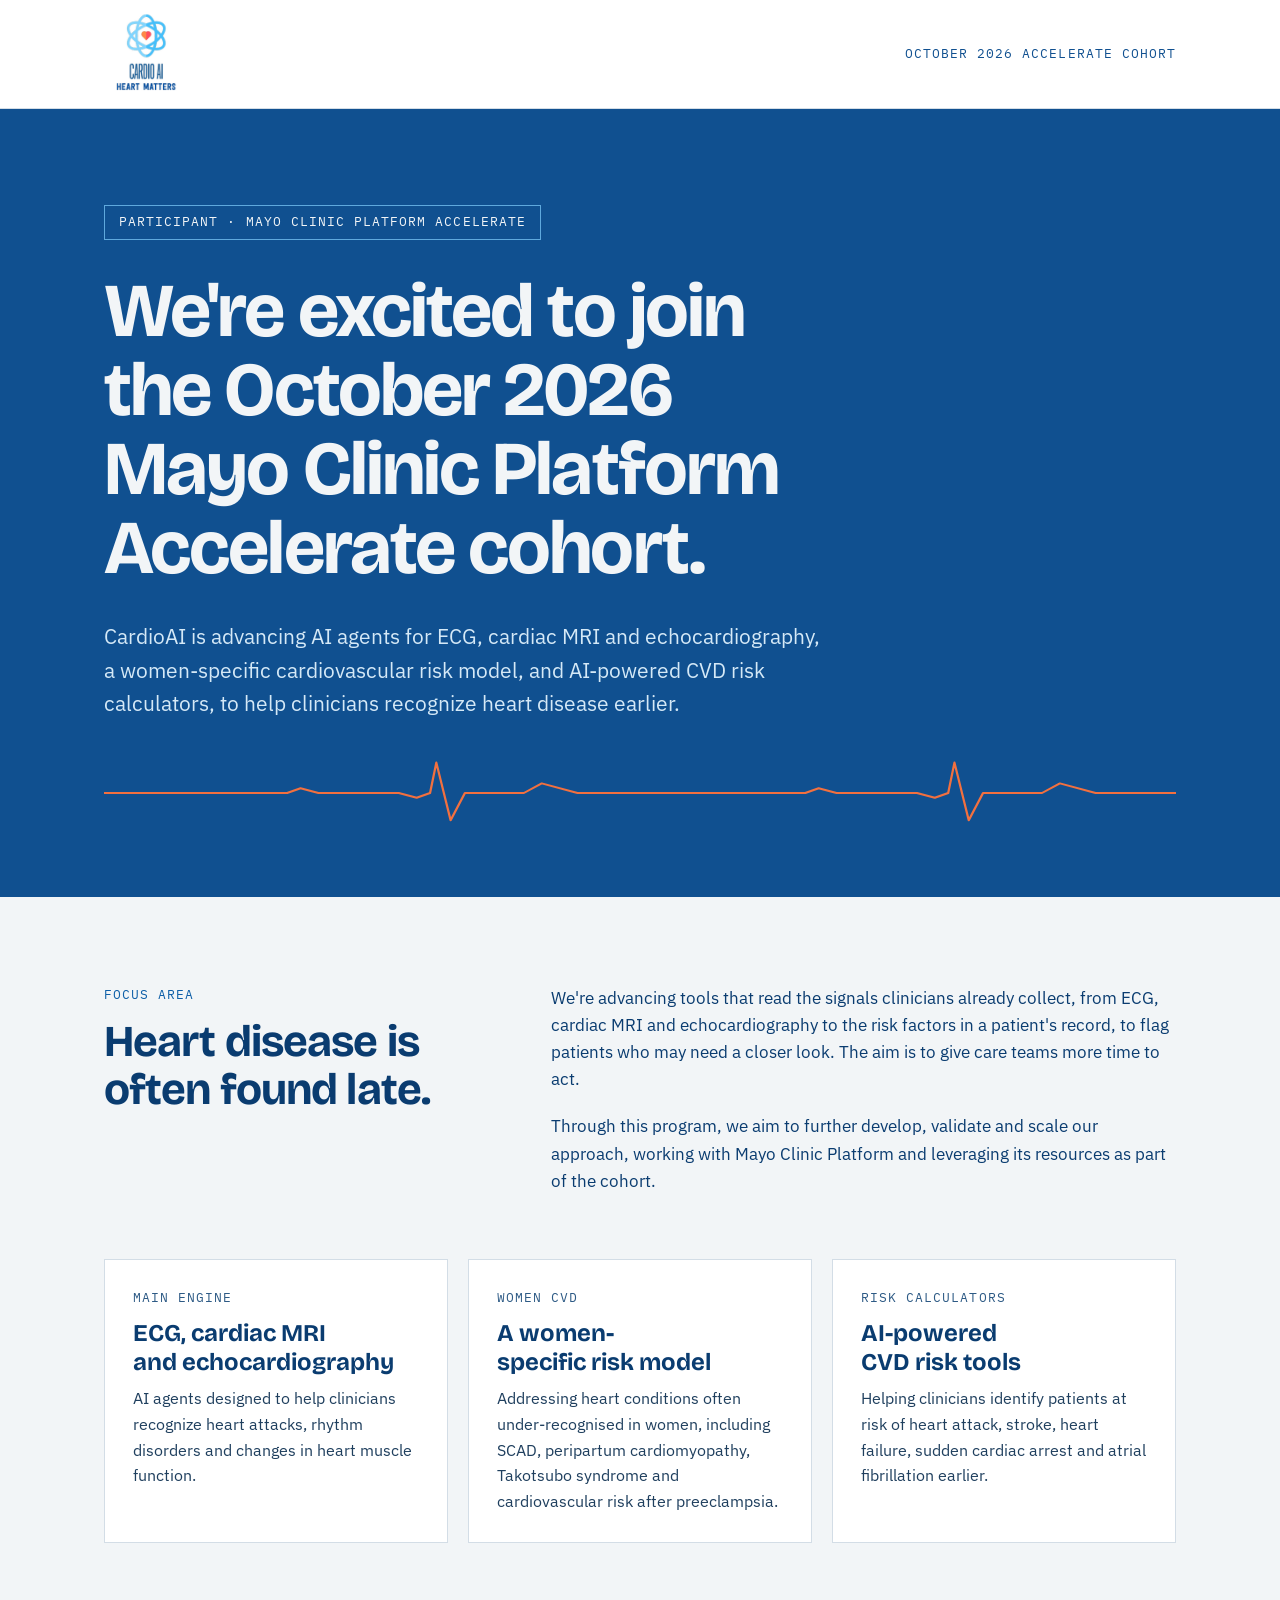
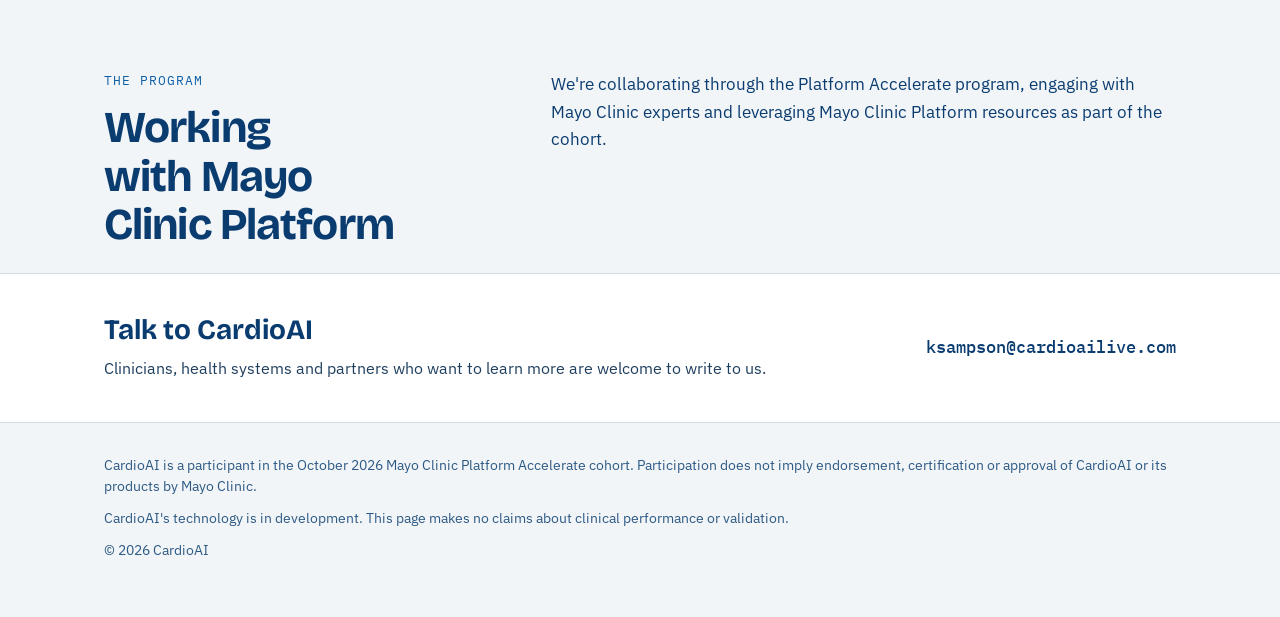
==== backend/frontend/accelerate.html @ f3db5382 "Add a public standalone Accelerate page at /accelerate.html Co-Authored-By: Claude Sonnet 5.5 <norep" ====
<!doctype html>
<html lang="en">
<head>
<meta charset="utf-8">
<meta name="viewport" content="width=device-width, initial-scale=1">
<title>CardioAI | Mayo Clinic Platform Accelerate</title>
<meta name="description" content="CardioAI is a participant in the October 2026 Mayo Clinic Platform Accelerate cohort.">
<link rel="icon" href="assets/logo.jpg">
<link rel="stylesheet" href="https://fonts.googleapis.com/css2?family=Bricolage+Grotesque:opsz,wght@12..96,500;12..96,700&family=IBM+Plex+Sans:wght@400;500;600&family=IBM+Plex+Mono:wght@400;500&display=swap">
<style>
:root{--deep:#105090;--ink:#0A3C70;--sky:#40B0F0;--heart:#F2703F;--ground:#F2F5F7;--line:#D3DDE6;--muted:#2D5A85;--body:#1F3F5E}
*{box-sizing:border-box}
body{margin:0;background:var(--ground);color:var(--ink);font-family:'IBM Plex Sans',system-ui,sans-serif;font-size:17px;line-height:1.6}
.wrap{max-width:1200px;margin:0 auto;padding-left:max(16px,5vw);padding-right:max(16px,5vw)}
.mono{font-family:'IBM Plex Mono',monospace;font-size:13px;letter-spacing:.08em;text-transform:uppercase}
h1,h2,h3{font-family:'Bricolage Grotesque',system-ui,sans-serif;text-wrap:balance;margin:0}
.bar{background:#fff;border-bottom:1px solid var(--line)}
.bar .wrap{display:flex;flex-wrap:wrap;gap:8px 32px;align-items:center;justify-content:space-between;padding-top:10px;padding-bottom:10px}
.bar img{height:88px;width:88px;display:block;object-fit:contain}
.bar .mono{color:var(--deep)}
.hero{background:var(--deep);color:var(--ground)}
.hero .wrap{padding-top:clamp(48px,8vw,96px);padding-bottom:clamp(40px,6vw,72px);display:flex;flex-direction:column;gap:32px}
.chip{align-self:flex-start;border:1px solid #5FA9DD;padding:6px 14px}
.hero h1{max-width:880px;font-weight:700;font-size:clamp(36px,6.4vw,76px);line-height:1.04;letter-spacing:-.025em}
.hero p{margin:0;max-width:720px;font-size:clamp(18px,2.2vw,21px);color:#D5E9F7}
.ecg{width:100%;height:72px;display:block}
.two{display:flex;flex-wrap:wrap;gap:32px 64px;padding-top:clamp(48px,7vw,88px);padding-bottom:24px}
.two>div:first-child{flex:1 1 280px;min-width:0}
.two>div:last-child{flex:2 1 420px;min-width:0;display:flex;flex-direction:column;gap:20px}
.two p{margin:0}
.eyebrow{color:#0E5FA8}
.two h2{margin-top:12px;font-weight:700;font-size:clamp(28px,4vw,44px);line-height:1.1;letter-spacing:-.02em}
.cards{display:flex;flex-wrap:wrap;gap:20px;padding-top:40px;padding-bottom:40px}
.card{flex:1 1 300px;min-width:0;background:#fff;border:1px solid var(--line);padding:28px;display:flex;flex-direction:column;gap:10px}
.card .mono{color:var(--muted)}
.card h3{font-weight:700;font-size:24px;line-height:1.2}
.card p{margin:0;color:var(--body);font-size:16px}
.contact{background:#fff;border-top:1px solid var(--line);border-bottom:1px solid var(--line)}
.contact .wrap{padding-top:40px;padding-bottom:40px;display:flex;flex-wrap:wrap;gap:20px 64px;align-items:center;justify-content:space-between}
.contact h2{font-weight:700;font-size:28px;line-height:1.2}
.contact p{margin:8px 0 0;color:var(--body);font-size:16px}
.mail{font-family:'IBM Plex Mono',monospace;font-size:17px;font-weight:500;overflow-wrap:anywhere}
.fine{padding-top:32px;padding-bottom:56px;display:flex;flex-direction:column;gap:10px;color:var(--muted);font-size:14px;line-height:1.55}
.fine p{margin:0}
a{color:#0E5FA8}
a:focus-visible{outline:3px solid var(--sky);outline-offset:2px}
</style>
</head>
<body>
<header class="bar"><div class="wrap">
<img src="assets/logo.jpg" alt="CardioAI Heart Matters">
<div class="mono">October 2026 Accelerate cohort</div>
</div></header>

<main>
<section class="hero"><div class="wrap">
<div class="chip mono">Participant · Mayo Clinic Platform Accelerate</div>
<h1>We're excited to join the October 2026 Mayo Clinic Platform Accelerate cohort.</h1>
<p>CardioAI is advancing AI agents for ECG, cardiac MRI and echocardiography, a women-specific cardiovascular risk model, and AI-powered CVD risk calculators, to help clinicians recognize heart disease earlier.</p>
<svg class="ecg" viewBox="0 0 1200 90" preserveAspectRatio="none" aria-hidden="true"><polyline fill="none" stroke="#F2703F" stroke-width="2.5" stroke-linejoin="round" stroke-linecap="round" points="0,50 180,50 205,50 220,44 240,50 330,50 350,56 365,50 372,12 388,84 404,50 430,50 470,50 490,38 530,50 760,50 785,50 800,44 820,50 910,50 930,56 945,50 952,12 968,84 984,50 1010,50 1050,50 1070,38 1110,50 1200,50"/></svg>
</div></section>

<section class="wrap two">
<div><div class="mono eyebrow">Focus area</div><h2>Heart disease is often found late.</h2></div>
<div>
<p>We're advancing tools that read the signals clinicians already collect, from ECG, cardiac MRI and echocardiography to the risk factors in a patient's record, to flag patients who may need a closer look. The aim is to give care teams more time to act.</p>
<p>Through this program, we aim to further develop, validate and scale our approach, working with Mayo Clinic Platform and leveraging its resources as part of the cohort.</p>
</div>
</section>

<section class="wrap cards">
<div class="card"><div class="mono">Main Engine</div><h3>ECG, cardiac MRI and echocardiography</h3><p>AI agents designed to help clinicians recognize heart attacks, rhythm disorders and changes in heart muscle function.</p></div>
<div class="card"><div class="mono">Women CVD</div><h3>A women-specific risk model</h3><p>Addressing heart conditions often under-recognised in women, including SCAD, peripartum cardiomyopathy, Takotsubo syndrome and cardiovascular risk after preeclampsia.</p></div>
<div class="card"><div class="mono">Risk calculators</div><h3>AI-powered CVD risk tools</h3><p>Helping clinicians identify patients at risk of heart attack, stroke, heart failure, sudden cardiac arrest and atrial fibrillation earlier.</p></div>
</section>

<section class="wrap two">
<div><div class="mono eyebrow">The program</div><h2>Working with Mayo Clinic Platform</h2></div>
<div>
<p>We're collaborating through the Platform Accelerate program, engaging with Mayo Clinic experts and leveraging Mayo Clinic Platform resources as part of the cohort.</p>
</div>
</section>

<section class="contact"><div class="wrap">
<div><h2>Talk to CardioAI</h2><p>Clinicians, health systems and partners who want to learn more are welcome to write to us.</p></div>
<div class="mail">ksampson@cardioailive.com</div>
</div></section>
</main>

<footer class="wrap fine">
<p>CardioAI is a participant in the October 2026 Mayo Clinic Platform Accelerate cohort. Participation does not imply endorsement, certification or approval of CardioAI or its products by Mayo Clinic.</p>
<p>CardioAI's technology is in development. This page makes no claims about clinical performance or validation.</p>
<p>&copy; 2026 CardioAI</p>
</footer>
</body>
</html>
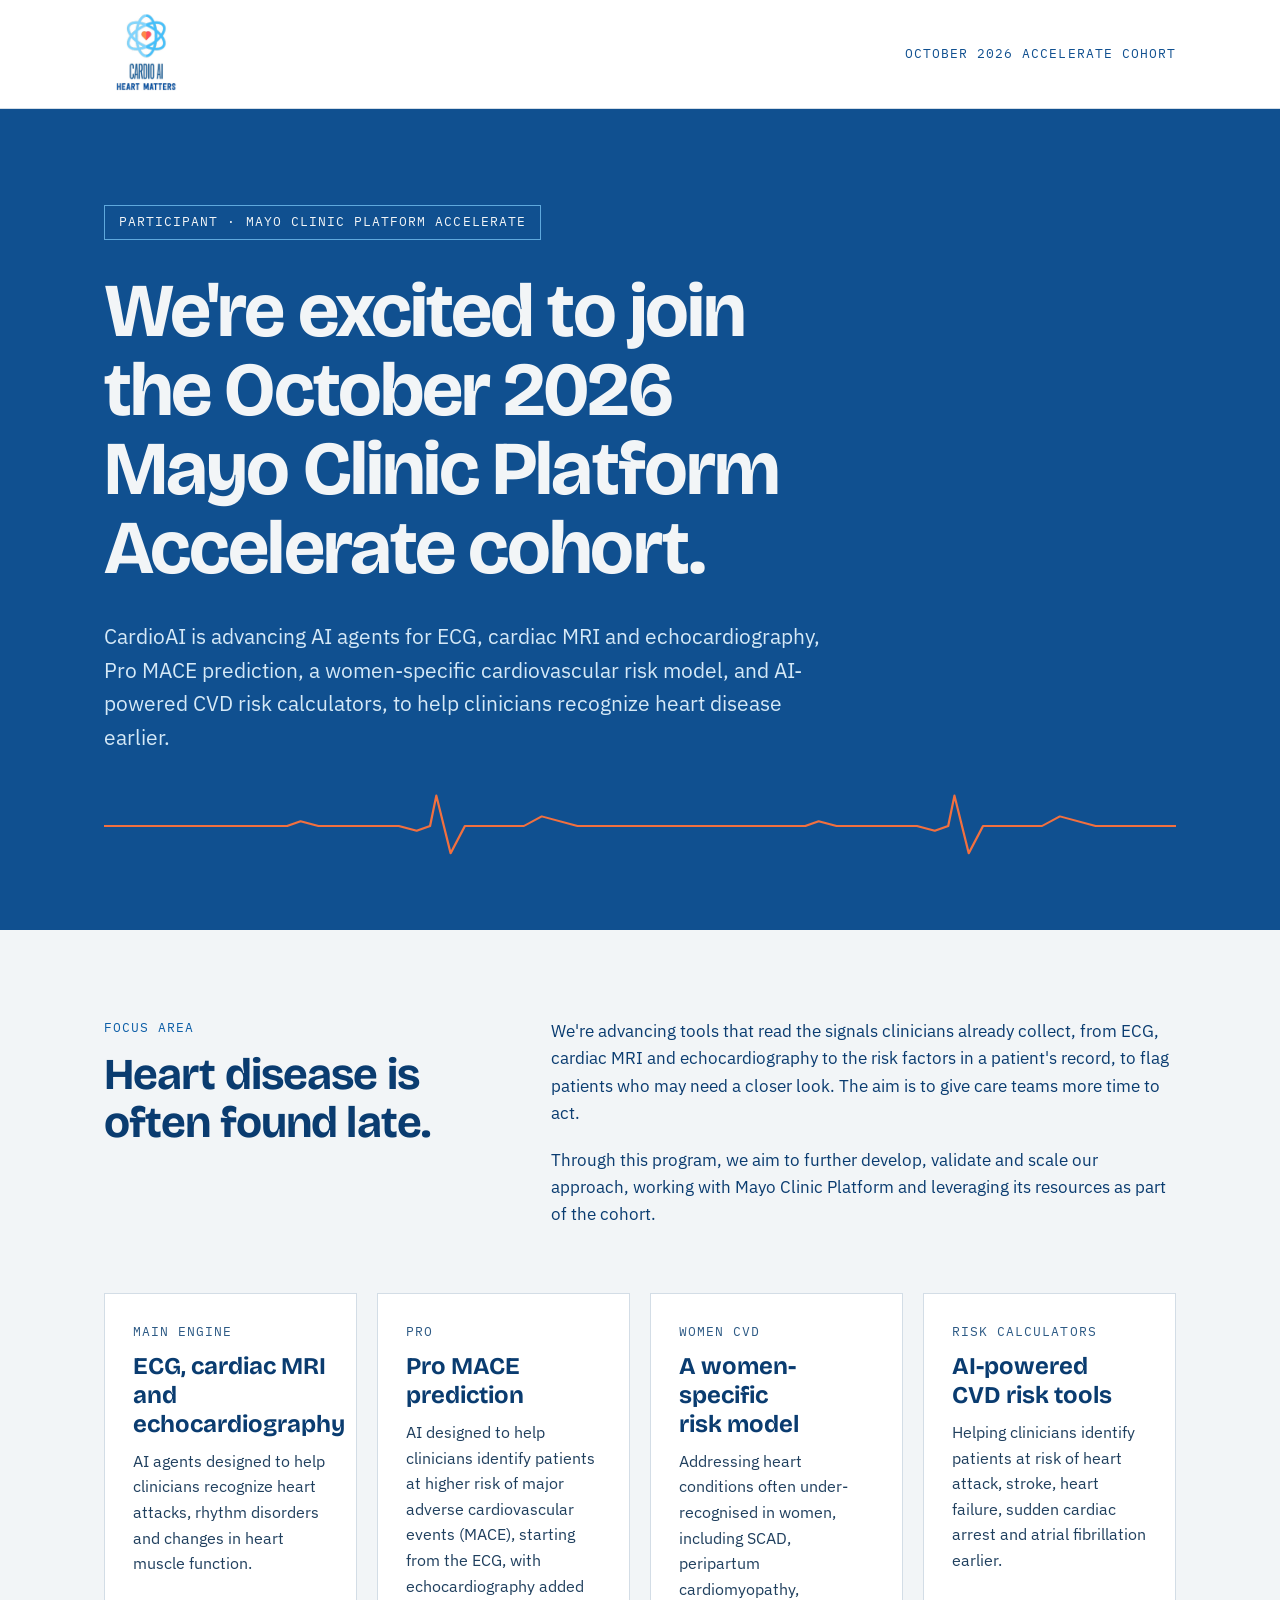
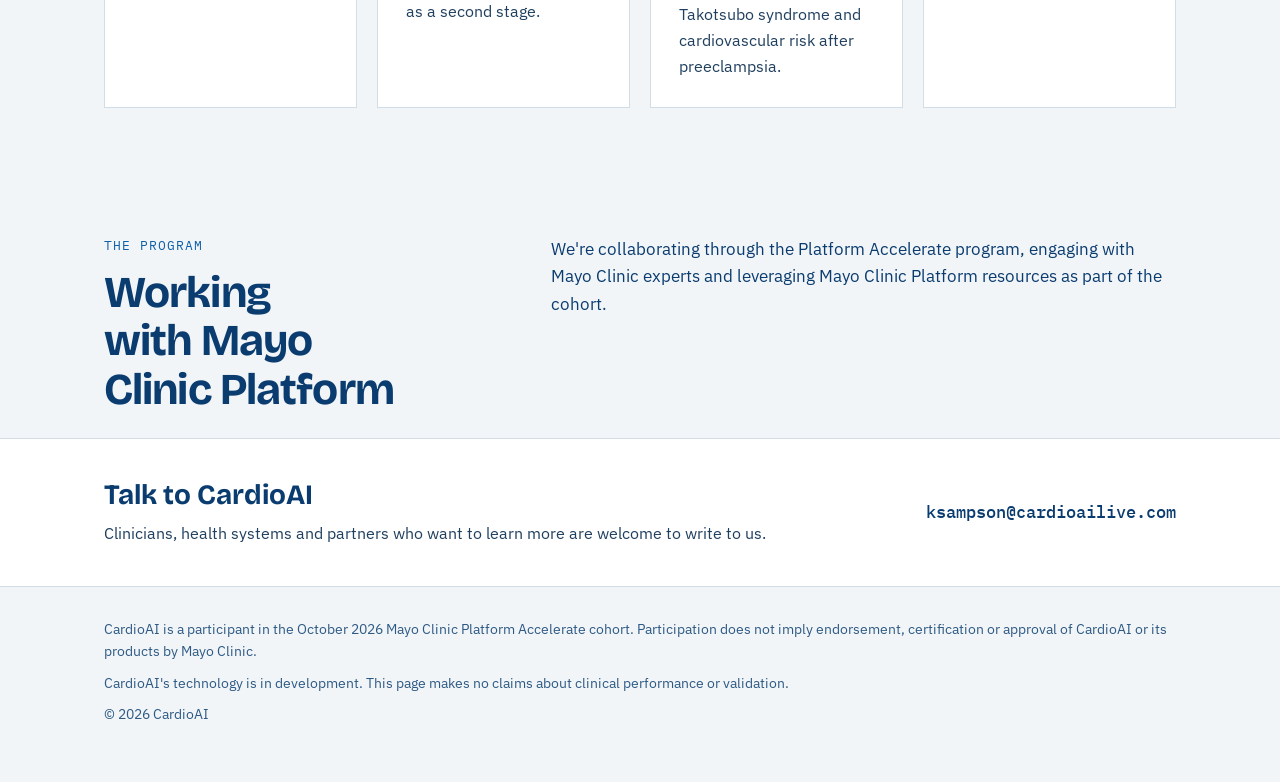
==== commit 943304b2: "Accelerate pages: add Pro MACE prediction Co-Authored-By: Claude Sonnet 5.5 <noreply@anthropic.com> " ====
--- a/backend/frontend/accelerate.html
+++ b/backend/frontend/accelerate.html
@@ -31,7 +31,7 @@
 .eyebrow{color:#0E5FA8}
 .two h2{margin-top:12px;font-weight:700;font-size:clamp(28px,4vw,44px);line-height:1.1;letter-spacing:-.02em}
 .cards{display:flex;flex-wrap:wrap;gap:20px;padding-top:40px;padding-bottom:40px}
-.card{flex:1 1 300px;min-width:0;background:#fff;border:1px solid var(--line);padding:28px;display:flex;flex-direction:column;gap:10px}
+.card{flex:1 1 240px;min-width:0;background:#fff;border:1px solid var(--line);padding:28px;display:flex;flex-direction:column;gap:10px}
 .card .mono{color:var(--muted)}
 .card h3{font-weight:700;font-size:24px;line-height:1.2}
 .card p{margin:0;color:var(--body);font-size:16px}
@@ -56,7 +56,7 @@
 <section class="hero"><div class="wrap">
 <div class="chip mono">Participant · Mayo Clinic Platform Accelerate</div>
 <h1>We're excited to join the October 2026 Mayo Clinic Platform Accelerate cohort.</h1>
-<p>CardioAI is advancing AI agents for ECG, cardiac MRI and echocardiography, a women-specific cardiovascular risk model, and AI-powered CVD risk calculators, to help clinicians recognize heart disease earlier.</p>
+<p>CardioAI is advancing AI agents for ECG, cardiac MRI and echocardiography, Pro MACE prediction, a women-specific cardiovascular risk model, and AI-powered CVD risk calculators, to help clinicians recognize heart disease earlier.</p>
 <svg class="ecg" viewBox="0 0 1200 90" preserveAspectRatio="none" aria-hidden="true"><polyline fill="none" stroke="#F2703F" stroke-width="2.5" stroke-linejoin="round" stroke-linecap="round" points="0,50 180,50 205,50 220,44 240,50 330,50 350,56 365,50 372,12 388,84 404,50 430,50 470,50 490,38 530,50 760,50 785,50 800,44 820,50 910,50 930,56 945,50 952,12 968,84 984,50 1010,50 1050,50 1070,38 1110,50 1200,50"/></svg>
 </div></section>
 
@@ -70,6 +70,7 @@
 
 <section class="wrap cards">
 <div class="card"><div class="mono">Main Engine</div><h3>ECG, cardiac MRI and echocardiography</h3><p>AI agents designed to help clinicians recognize heart attacks, rhythm disorders and changes in heart muscle function.</p></div>
+<div class="card"><div class="mono">Pro</div><h3>Pro MACE prediction</h3><p>AI designed to help clinicians identify patients at higher risk of major adverse cardiovascular events (MACE), starting from the ECG, with echocardiography added as a second stage.</p></div>
 <div class="card"><div class="mono">Women CVD</div><h3>A women-specific risk model</h3><p>Addressing heart conditions often under-recognised in women, including SCAD, peripartum cardiomyopathy, Takotsubo syndrome and cardiovascular risk after preeclampsia.</p></div>
 <div class="card"><div class="mono">Risk calculators</div><h3>AI-powered CVD risk tools</h3><p>Helping clinicians identify patients at risk of heart attack, stroke, heart failure, sudden cardiac arrest and atrial fibrillation earlier.</p></div>
 </section>
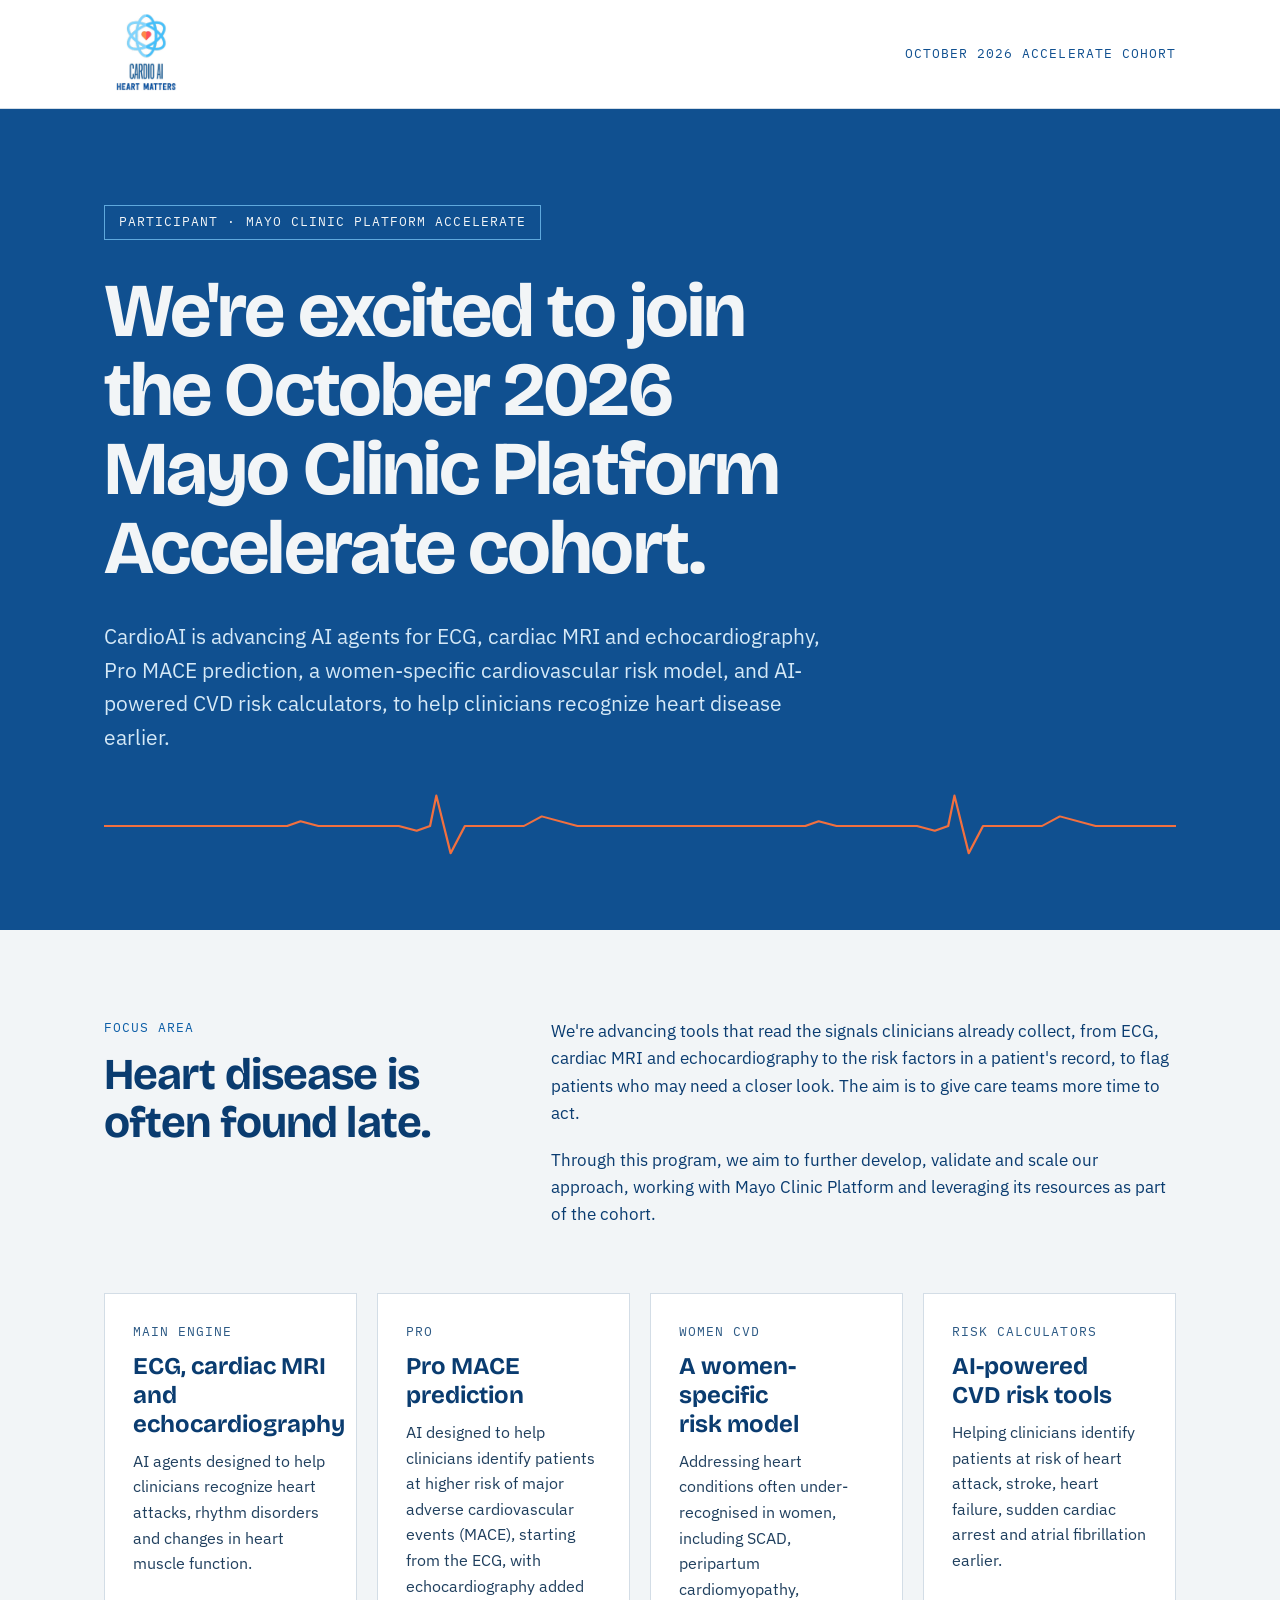
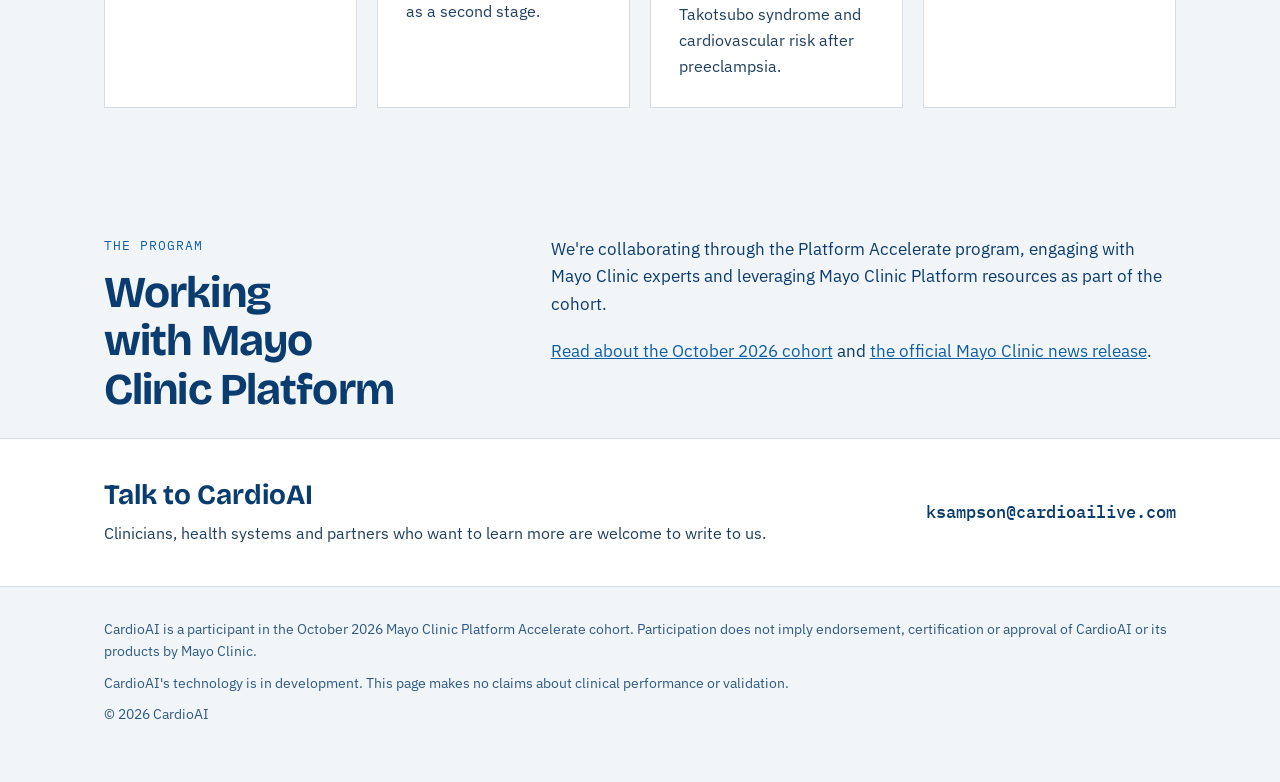
==== commit fd8ab5eb: "Accelerate public page: link the cohort page and Mayo news release Co-Authored-By: Claude Sonnet 5.5" ====
--- a/backend/frontend/accelerate.html
+++ b/backend/frontend/accelerate.html
@@ -79,6 +79,7 @@
 <div><div class="mono eyebrow">The program</div><h2>Working with Mayo Clinic Platform</h2></div>
 <div>
 <p>We're collaborating through the Platform Accelerate program, engaging with Mayo Clinic experts and leveraging Mayo Clinic Platform resources as part of the cohort.</p>
+<p><a href="https://www.mayoclinicplatform.org/focus-areas/digital-health/accelerate/accelerate-october-2026-cohort/" target="_blank" rel="noopener">Read about the October 2026 cohort</a> and <a href="https://newsnetwork.mayoclinic.org/discussion/mayo-clinic-platform-accelerate-welcomes-its-largest-cohort-of-digital-health-companies/" target="_blank" rel="noopener">the official Mayo Clinic news release</a>.</p>
 </div>
 </section>
 
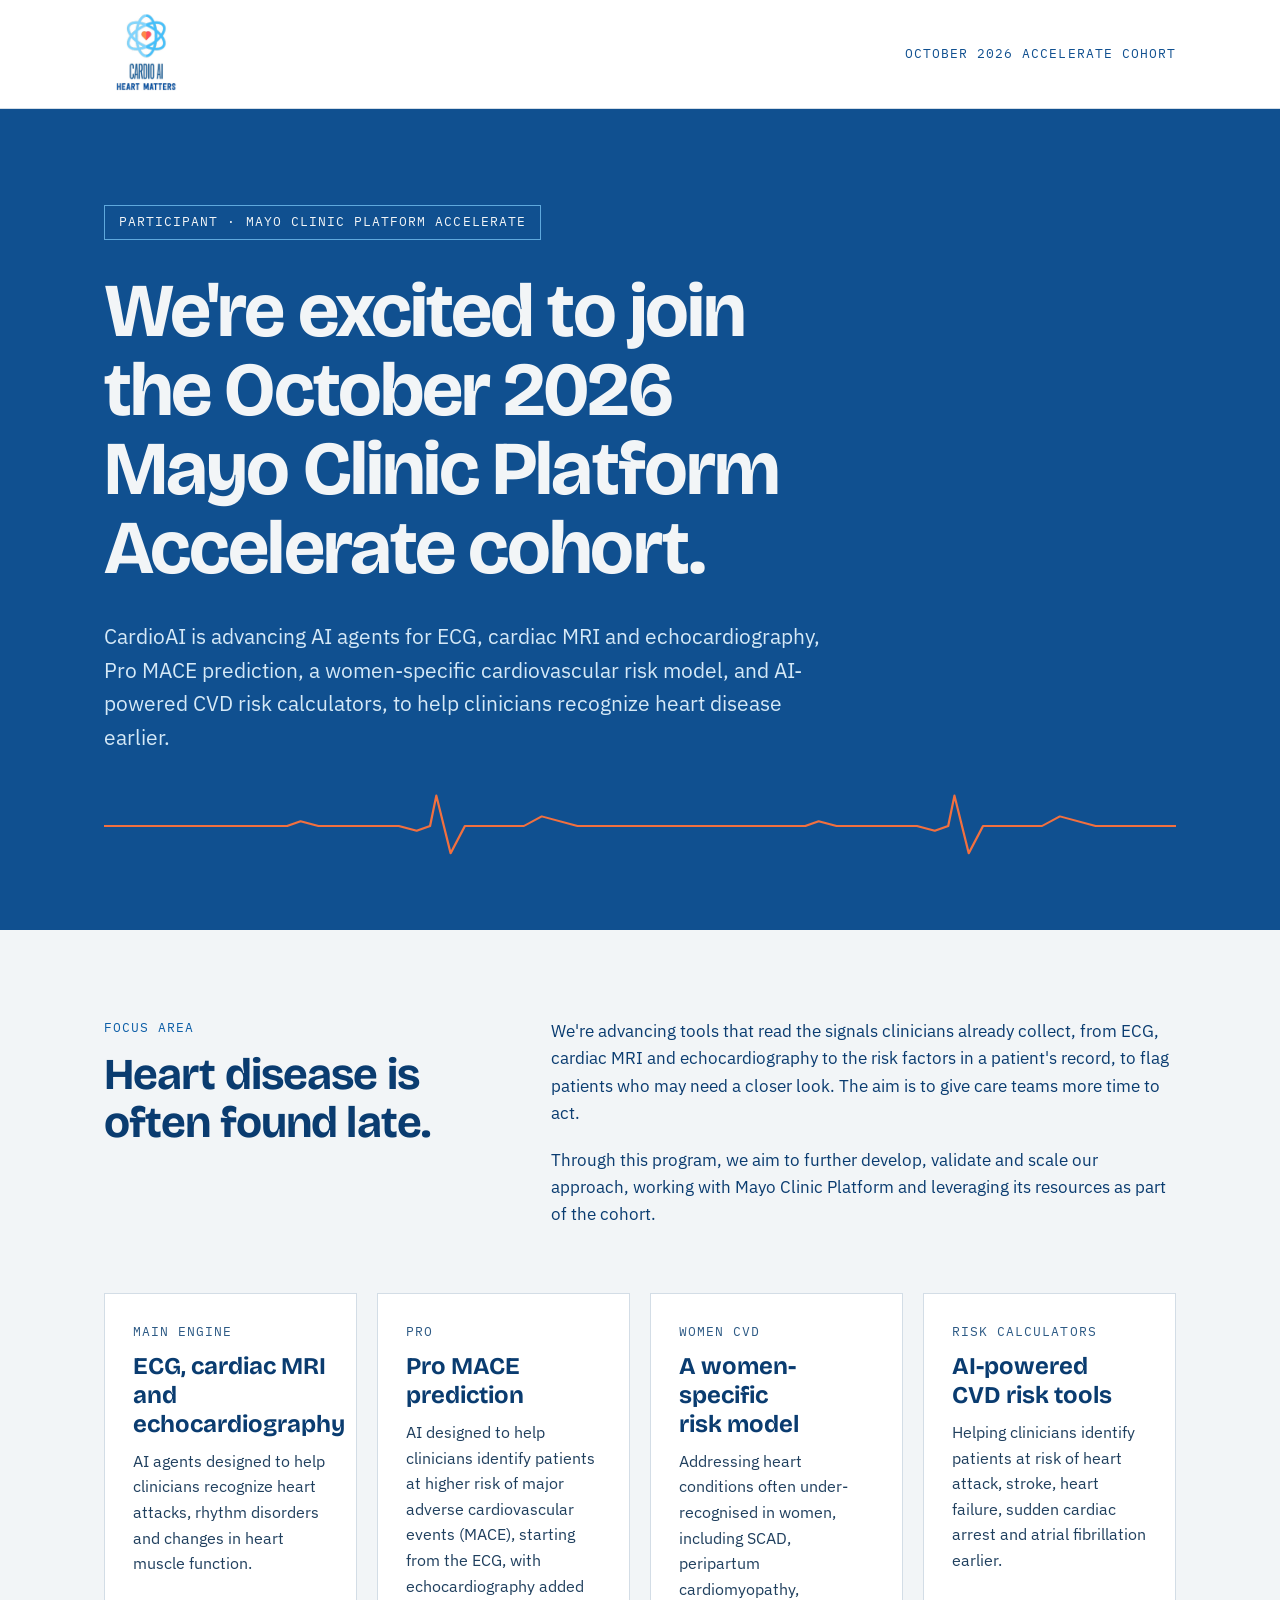
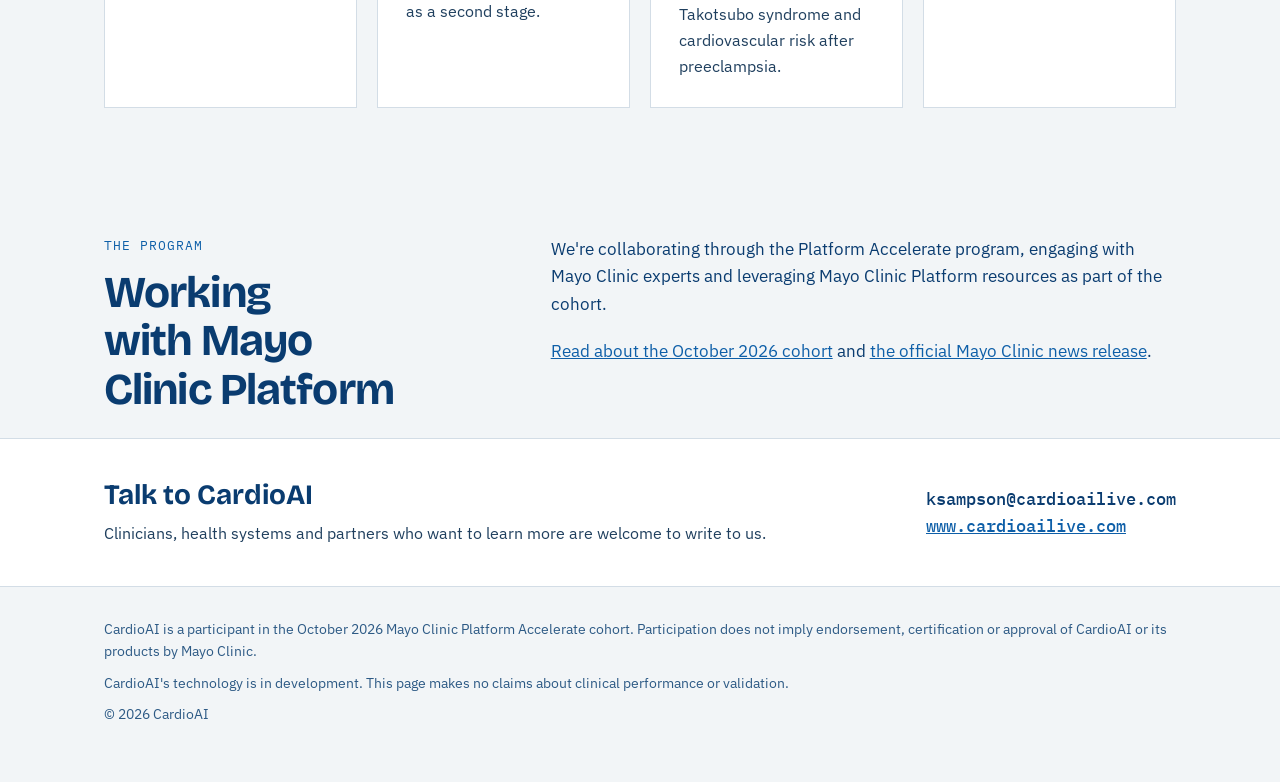
==== commit cf6d2ceb: "Accelerate public page: link www.cardioailive.com Co-Authored-By: Claude Sonnet 5.5 <noreply@anthrop" ====
--- a/backend/frontend/accelerate.html
+++ b/backend/frontend/accelerate.html
@@ -85,7 +85,7 @@
 
 <section class="contact"><div class="wrap">
 <div><h2>Talk to CardioAI</h2><p>Clinicians, health systems and partners who want to learn more are welcome to write to us.</p></div>
-<div class="mail">ksampson@cardioailive.com</div>
+<div class="mail">ksampson@cardioailive.com<br><a href="https://www.cardioailive.com" target="_blank" rel="noopener">www.cardioailive.com</a></div>
 </div></section>
 </main>
 
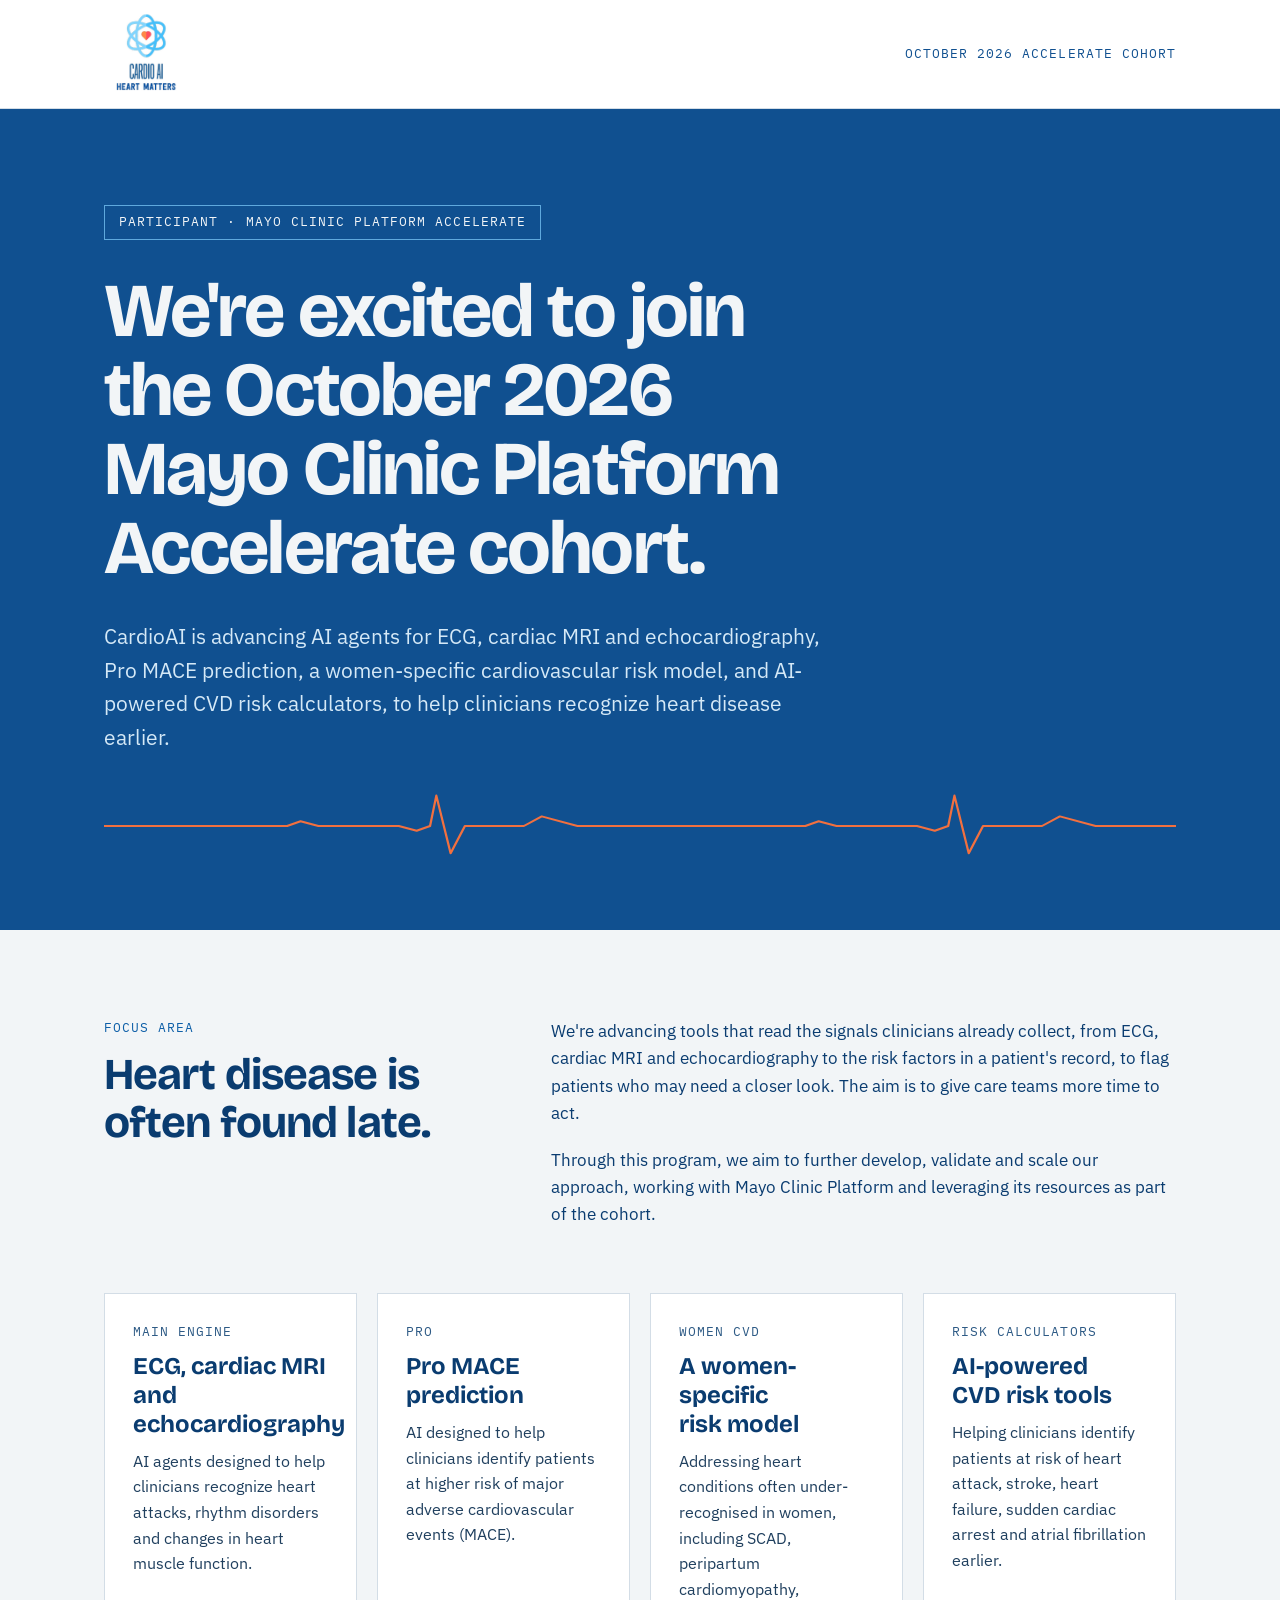
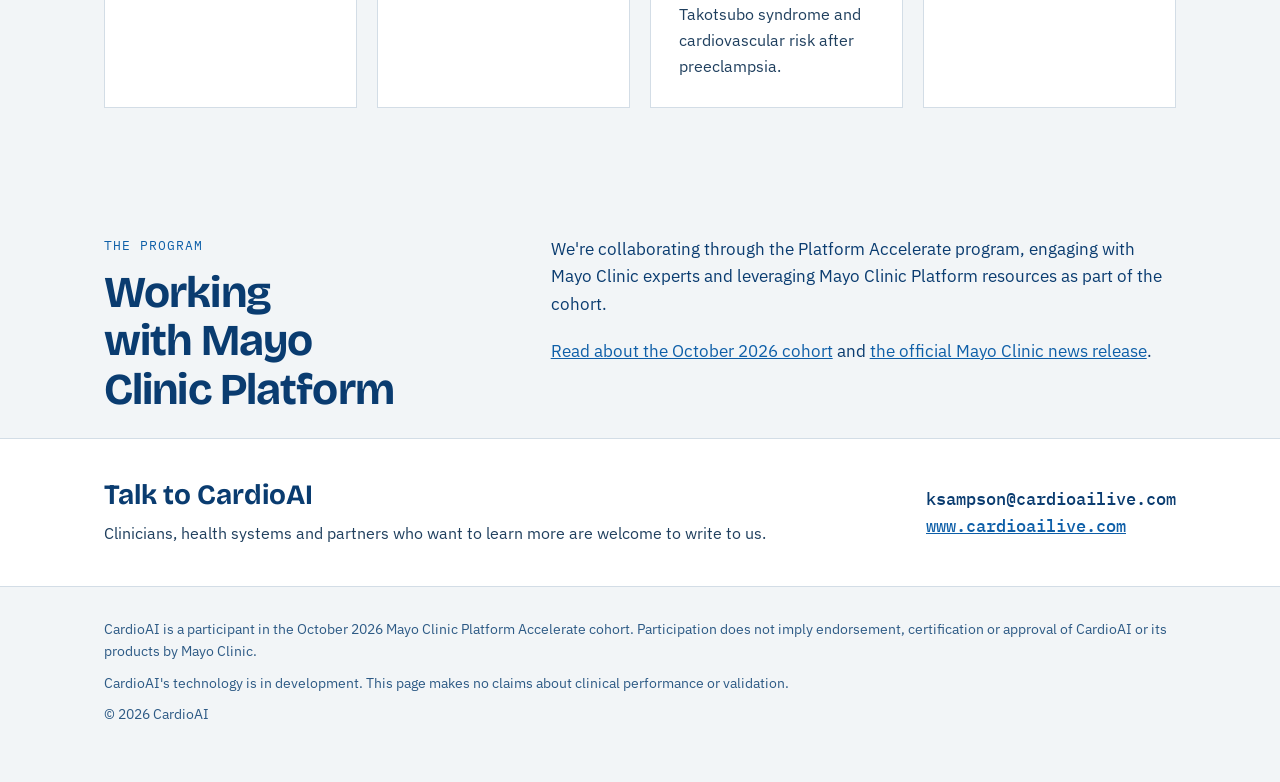
==== commit f8dc0274: "Accelerate pages: simplify Pro MACE description Co-Authored-By: Claude Sonnet 5.5 <noreply@anthropic" ====
--- a/backend/frontend/accelerate.html
+++ b/backend/frontend/accelerate.html
@@ -70,7 +70,7 @@
 
 <section class="wrap cards">
 <div class="card"><div class="mono">Main Engine</div><h3>ECG, cardiac MRI and echocardiography</h3><p>AI agents designed to help clinicians recognize heart attacks, rhythm disorders and changes in heart muscle function.</p></div>
-<div class="card"><div class="mono">Pro</div><h3>Pro MACE prediction</h3><p>AI designed to help clinicians identify patients at higher risk of major adverse cardiovascular events (MACE), starting from the ECG, with echocardiography added as a second stage.</p></div>
+<div class="card"><div class="mono">Pro</div><h3>Pro MACE prediction</h3><p>AI designed to help clinicians identify patients at higher risk of major adverse cardiovascular events (MACE).</p></div>
 <div class="card"><div class="mono">Women CVD</div><h3>A women-specific risk model</h3><p>Addressing heart conditions often under-recognised in women, including SCAD, peripartum cardiomyopathy, Takotsubo syndrome and cardiovascular risk after preeclampsia.</p></div>
 <div class="card"><div class="mono">Risk calculators</div><h3>AI-powered CVD risk tools</h3><p>Helping clinicians identify patients at risk of heart attack, stroke, heart failure, sudden cardiac arrest and atrial fibrillation earlier.</p></div>
 </section>
